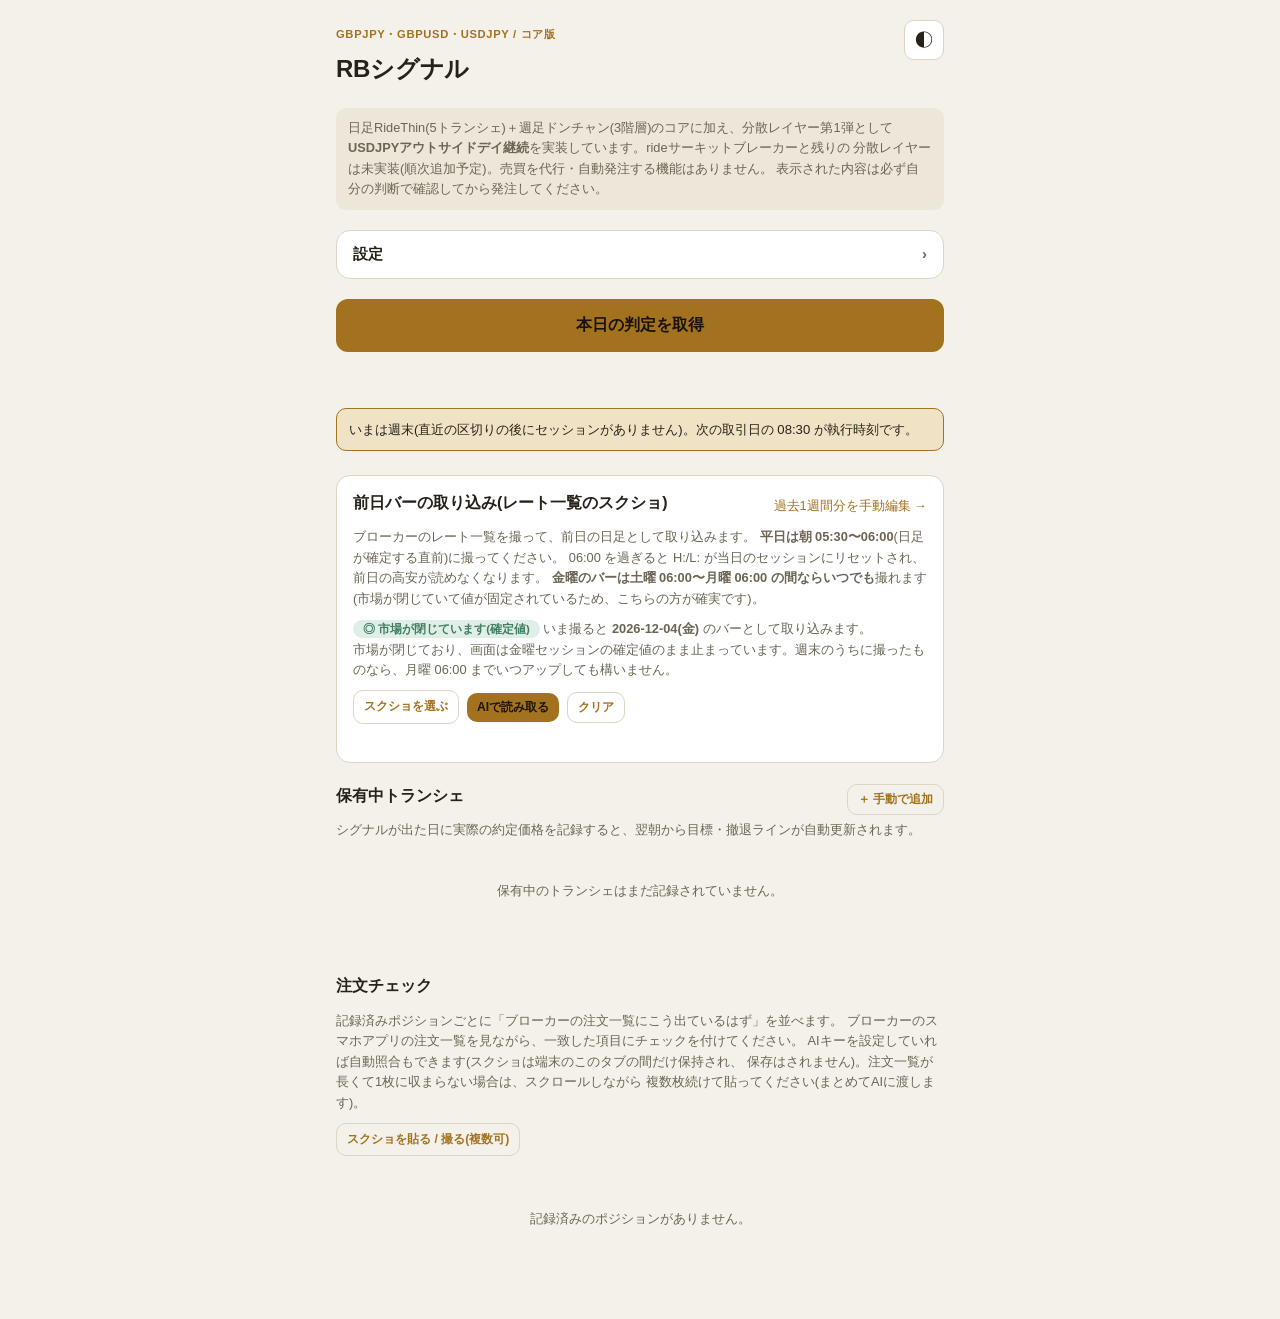
==== index.html @ 550e8456 "自動通知機能を廃止 Web Push → GitHub Actions → Cloudflare Worker + Discord と3度作り替えたが、 どれも構造的な問題を解決できなかった: 判定に" ====
<!doctype html>
<html lang="ja">
<head>
<meta charset="utf-8" />
<meta name="viewport" content="width=device-width, initial-scale=1, viewport-fit=cover" />
<meta name="theme-color" content="#14161b" />
<title>RBシグナル(コア版)</title>
<link rel="manifest" href="manifest.json" />
<link rel="icon" href="icons/icon-192.png" />
<link rel="apple-touch-icon" href="icons/icon-192.png" />
<link rel="stylesheet" href="style.css" />
</head>
<body>
  <div class="page">

    <header class="topbar">
      <div class="topbar-title">
        <span class="eyebrow">GBPJPY・GBPUSD・USDJPY / コア版</span>
        <h1>RBシグナル</h1>
      </div>
      <button id="themeToggle" class="icon-btn" aria-label="テーマ切替" type="button">◐</button>
    </header>

    <p class="disclaimer">
      日足RideThin(5トランシェ)＋週足ドンチャン(3階層)のコアに加え、分散レイヤー第1弾として
      <strong>USDJPYアウトサイドデイ継続</strong>を実装しています。rideサーキットブレーカーと残りの
      分散レイヤーは未実装(順次追加予定)。売買を代行・自動発注する機能はありません。
      表示された内容は必ず自分の判断で確認してから発注してください。
    </p>

    <section class="card settings-card">
      <button id="settingsToggle" class="settings-summary" type="button" aria-expanded="false">
        <span>設定</span>
        <span id="settingsChevron" class="chevron">&rsaquo;</span>
      </button>
      <div id="settingsBody" class="settings-body hidden">
        <label class="field">
          <span>Twelve Data APIキー</span>
          <input id="apiKey" type="text" placeholder="無料登録して取得したキーを貼り付け" autocomplete="off" />
        </label>
        <label class="field">
          <span>Anthropic APIキー(注文チェックのAI照合用・任意)</span>
          <input id="anthropicKey" type="password" placeholder="sk-ant-... (未入力ならAI照合は使えません)" autocomplete="off" />
        </label>
        <label class="field">
          <span>AI照合モデル</span>
          <select id="visionModel">
            <option value="claude-opus-5">Claude Opus 5(最精度・約3〜5円/回)</option>
            <option value="claude-sonnet-5">Claude Sonnet 5(中間・約2〜3円/回)</option>
            <option value="claude-haiku-4-5">Claude Haiku 4.5(安価・1円未満/回)</option>
          </select>
        </label>
        <p class="field-note">
          Anthropicキーはこの端末のブラウザにのみ保存され、照合時に画像とともに api.anthropic.com へ直接送られます
          (キーがブラウザに置かれるため、使い捨て or 低予算上限のキーを推奨)。スクショはAnthropicに送信されます。
        </p>
        <label class="field">
          <span>運用資金(円)</span>
          <input id="capitalJpy" type="number" inputmode="numeric" value="3000000" min="0" step="10000" />
        </label>
        <label class="field">
          <span>DD許容度(%)</span>
          <input id="ddPct" type="number" inputmode="numeric" value="20" min="1" max="90" step="1" />
        </label>
        <label class="field field-check">
          <input id="usdJpyAuto" type="checkbox" checked />
          <span>USD/JPYを前日終値から自動取得</span>
        </label>
        <label class="field">
          <span>USD/JPYレート</span>
          <input id="usdJpy" type="number" inputmode="decimal" value="150" min="1" step="0.5" />
        </label>
        <p id="usdJpyAutoNote" class="field-note"></p>
        <p class="field-note">
          数量は「年間利益÷最大DD比率」方式(教訓27)で計算し、1枚=10,000通貨換算で「枚」表示します。基準最大DD $3,369.33(コア単体の実データ)を、
          運用資金×DD許容度から逆算したUSD建てDD予算でスケーリングします。
        </p>
        <button id="saveSettings" class="btn btn-secondary" type="button">設定を保存</button>
        <span id="settingsSaved" class="saved-flag hidden">保存しました</span>
      </div>
    </section>

    <button id="fetchBtn" class="btn btn-primary btn-large" type="button">
      本日の判定を取得
    </button>
    <p id="fetchStatus" class="fetch-status"></p>
    <p id="preCloseWarn" class="preclose-warn hidden"></p>

    <section id="rateShotSection" class="card">
      <div class="section-head">
        <h2>前日バーの取り込み(レート一覧のスクショ)</h2>
        <a class="nav-link" href="./edit-bars.html">過去1週間分を手動編集 →</a>
      </div>
      <p class="section-note">
        ブローカーのレート一覧を撮って、前日の日足として取り込みます。
        <strong>平日は朝 05:30〜06:00</strong>(日足が確定する直前)に撮ってください。
        06:00 を過ぎると H:/L: が当日のセッションにリセットされ、前日の高安が読めなくなります。
        <strong>金曜のバーは土曜 06:00〜月曜 06:00 の間ならいつでも</strong>撮れます
        (市場が閉じていて値が固定されているため、こちらの方が確実です)。
      </p>
      <p id="rateShotWindow" class="section-note"></p>
      <div class="btn-row">
        <label class="btn btn-ghost btn-small" for="rateShotInput">スクショを選ぶ</label>
        <input id="rateShotInput" type="file" accept="image/*" hidden />
        <button id="rateShotRead" class="btn btn-primary btn-small" type="button" disabled>
          AIで読み取る
        </button>
        <button id="rateShotClear" class="btn btn-ghost btn-small" type="button">クリア</button>
      </div>
      <p id="rateShotStatus" class="fetch-status"></p>
      <img id="rateShotPreview" class="shot-preview hidden" alt="レート一覧のスクショ" />
      <div id="rateShotReview" class="hidden"></div>
    </section>

    <section id="signalsSection" class="hidden">
      <h2>本日の新規シグナル</h2>
      <details class="verify-help">
        <summary>🔍 このシグナルの判定根拠を自分の目で検算する方法</summary>
        <div class="verify-help-body">
          <p>各シグナルの「判定根拠」に出ている前々日・前日の高値・安値は、<strong>EAが実際に使っているFT5基準の日足</strong>
            (1日の区切りが日本時間の朝9:00)です。ブローカーの日足チャート(区切りが日本時間の午前0時)とは
            基準時刻が最大9時間ズレるため、単純に見比べると数十pips程度の差が出ることがあります。これは異常ではありません。</p>
          <p><strong>①ざっくりチェック(毎朝これで十分)</strong>: 判定根拠に出ている日付を、ご自身のブローカーの
            日足チャートで見て、桁・大まかな水準が合っているか確認してください。ペア取り違え・古いデータ・
            明らかにおかしい値(例: 数百pips以上のズレ)を検出するのが目的です。</p>
          <p><strong>②精密チェック(僅差の判定で気になる時だけ)</strong>: ブローカーの1時間足チャートで、
            対象日の<strong>朝9:00から翌朝9:00まで</strong>の24本を見て、始値=最初の足の始値・高値=区間内の最高値・
            安値=区間内の最安値・終値=最後の足の終値、として自分で日足を組み立て、判定根拠の値と比べてください。
            数〜10pips程度のズレはデータ提供元の違いによる正常な範囲です。</p>
          <p class="section-note">月曜・火曜のシグナルは、この朝9:00の区切りの都合で前日/前々日が
            「市場再開直後の薄商いバー」になり、ブローカーのチャートに同じ足が存在しないことがあります。
            その場合の扱いは各シグナルの注記を参照してください。</p>
        </div>
      </details>
      <div id="signalCards" class="stack"></div>
    </section>

    <section id="positionsSection">
      <div class="section-head">
        <h2>保有中トランシェ</h2>
        <button id="addPositionBtn" class="btn btn-ghost btn-small" type="button">＋ 手動で追加</button>
      </div>
      <p class="section-note">シグナルが出た日に実際の約定価格を記録すると、翌朝から目標・撤退ラインが自動更新されます。</p>
      <div id="positionCards" class="stack"></div>
      <p id="noPositions" class="empty-note">保有中のトランシェはまだ記録されていません。</p>
    </section>

    <section id="orderCheckSection">
      <div class="section-head">
        <h2>注文チェック</h2>
        <span id="orderCheckSummary" class="section-note"></span>
      </div>
      <p class="section-note">
        記録済みポジションごとに「ブローカーの注文一覧にこう出ているはず」を並べます。
        ブローカーのスマホアプリの注文一覧を見ながら、一致した項目にチェックを付けてください。
        AIキーを設定していれば自動照合もできます(スクショは端末のこのタブの間だけ保持され、
        保存はされません)。注文一覧が長くて1枚に収まらない場合は、スクロールしながら
        複数枚続けて貼ってください(まとめてAIに渡します)。
      </p>
      <div class="order-shot">
        <label class="btn btn-ghost btn-small" for="orderShotInput">スクショを貼る / 撮る(複数可)</label>
        <input id="orderShotInput" type="file" accept="image/*" multiple hidden />
        <button id="orderShotClear" class="btn btn-ghost btn-small hidden" type="button">スクショを全部消す</button>
        <button id="ocAiBtn" class="btn btn-secondary btn-small hidden" type="button">AIで自動照合</button>
        <div id="orderShotPreviewList" class="order-shot-list"></div>
      </div>
      <p id="ocAiStatus" class="field-note"></p>
      <div id="orderCheckCards" class="stack"></div>
      <p id="noOrderCheck" class="empty-note">記録済みのポジションがありません。</p>
    </section>

  </div>

  <div id="entryModal" class="modal hidden">
    <div class="modal-box">
      <h3 id="entryModalTitle">エントリーを記録</h3>
      <label class="field">
        <span>実際の約定価格</span>
        <input id="entryPriceInput" type="number" inputmode="decimal" step="any" />
      </label>
      <div class="modal-actions">
        <button id="entryModalCancel" class="btn btn-ghost" type="button">キャンセル</button>
        <button id="entryModalConfirm" class="btn btn-primary" type="button">記録する</button>
      </div>
    </div>
  </div>

  <script src="signal-core.js"></script>
  <script src="app.js"></script>
</body>
</html>
---- style.css ----
:root {
  --bg: #f3f1ea;
  --surface: #ffffff;
  --surface-2: #ece7d9;
  --border: #ddd5c1;
  --text: #26221a;
  --text-dim: #6c6555;
  --accent: #a3721f;
  --accent-soft: #f0e2c4;
  --positive: #3f7d5e;
  --positive-soft: #dfeee6;
  --negative: #a8493a;
  --negative-soft: #f5e2de;
  --neutral: #7a7566;
  --neutral-soft: #ece7da;
  --mono: ui-monospace, "SF Mono", "Cascadia Mono", "Menlo", monospace;
  --sans: -apple-system, "Hiragino Sans", "Hiragino Kaku Gothic ProN", "Yu Gothic UI", "Noto Sans JP", "Segoe UI", sans-serif;
}

:root[data-theme="dark"] {
  --bg: #15171d;
  --surface: #1c1f26;
  --surface-2: #23262f;
  --border: #2d313c;
  --text: #eae6db;
  --text-dim: #9b9c9e;
  --accent: #dcae60;
  --accent-soft: #3a301c;
  --positive: #7cbb9a;
  --positive-soft: #1c2e26;
  --negative: #dd8f7c;
  --negative-soft: #33221f;
  --neutral: #9b9c9e;
  --neutral-soft: #23262f;
}

@media (prefers-color-scheme: dark) {
  :root:not([data-theme="light"]) {
    --bg: #15171d;
    --surface: #1c1f26;
    --surface-2: #23262f;
    --border: #2d313c;
    --text: #eae6db;
    --text-dim: #9b9c9e;
    --accent: #dcae60;
    --accent-soft: #3a301c;
    --positive: #7cbb9a;
    --positive-soft: #1c2e26;
    --negative: #dd8f7c;
    --negative-soft: #33221f;
    --neutral: #9b9c9e;
    --neutral-soft: #23262f;
  }
}

* { box-sizing: border-box; }

body {
  margin: 0;
  background: var(--bg);
  color: var(--text);
  font-family: var(--sans);
  line-height: 1.6;
  -webkit-font-smoothing: antialiased;
}

.page {
  max-width: 640px;
  margin: 0 auto;
  padding: 20px 16px 60px;
  display: flex;
  flex-direction: column;
  gap: 20px;
}

.topbar {
  display: flex;
  align-items: flex-start;
  justify-content: space-between;
  gap: 12px;
}

.eyebrow {
  font-size: 0.7rem;
  letter-spacing: 0.06em;
  text-transform: uppercase;
  color: var(--accent);
  font-weight: 700;
}

h1 {
  font-size: 1.5rem;
  margin: 4px 0 0;
  letter-spacing: -0.01em;
}

h2 {
  font-size: 1rem;
  margin: 0 0 8px;
}

.icon-btn {
  background: var(--surface);
  border: 1px solid var(--border);
  color: var(--text);
  border-radius: 10px;
  width: 40px;
  height: 40px;
  font-size: 1.1rem;
  cursor: pointer;
  flex-shrink: 0;
}

.disclaimer {
  font-size: 0.8rem;
  color: var(--text-dim);
  background: var(--surface-2);
  border-radius: 10px;
  padding: 10px 12px;
  margin: 0;
}

.card {
  background: var(--surface);
  border: 1px solid var(--border);
  border-radius: 14px;
  padding: 14px 16px;
}

.settings-card { padding: 0; overflow: hidden; }

.settings-summary {
  width: 100%;
  background: none;
  border: none;
  color: var(--text);
  font-weight: 700;
  font-size: 0.92rem;
  padding: 14px 16px;
  display: flex;
  justify-content: space-between;
  align-items: center;
  cursor: pointer;
}

.chevron { transition: transform 0.15s ease; color: var(--text-dim); }
.chevron.open { transform: rotate(90deg); }

.settings-body {
  padding: 0 16px 16px;
  display: flex;
  flex-direction: column;
  gap: 12px;
}

.settings-body.hidden, .hidden { display: none !important; }

.field {
  display: flex;
  flex-direction: column;
  gap: 4px;
  font-size: 0.82rem;
  color: var(--text-dim);
}

.field input {
  font-family: var(--mono);
  font-size: 0.95rem;
  color: var(--text);
  background: var(--surface-2);
  border: 1px solid var(--border);
  border-radius: 8px;
  padding: 9px 10px;
}

.field input:disabled {
  opacity: 0.6;
  cursor: not-allowed;
}

.field-check {
  flex-direction: row;
  align-items: center;
  gap: 8px;
}

.field-check input {
  width: auto;
  flex: none;
  padding: 0;
}

.field-note {
  font-size: 0.76rem;
  color: var(--text-dim);
  margin: 0;
}

.btn {
  border: none;
  border-radius: 10px;
  padding: 10px 16px;
  font-size: 0.88rem;
  font-weight: 700;
  cursor: pointer;
  font-family: var(--sans);
}

.btn-primary { background: var(--accent); color: #1a1408; }
:root[data-theme="dark"] .btn-primary { color: #1a1408; }
.btn-secondary { background: var(--surface-2); color: var(--text); border: 1px solid var(--border); }
.btn-ghost { background: none; color: var(--accent); border: 1px solid var(--border); }
.btn-large { width: 100%; padding: 16px; font-size: 1rem; border-radius: 12px; }
.btn-small { padding: 6px 10px; font-size: 0.76rem; }

.saved-flag {
  font-size: 0.78rem;
  color: var(--positive);
  font-weight: 700;
}

.fetch-status {
  font-size: 0.82rem;
  color: var(--text-dim);
  text-align: center;
  margin: 0;
  min-height: 1.2em;
}

.fetch-status.error { color: var(--negative); }

/* スクショ取り込みで一部/全部のペアが保存できなかった時の警告
   (2026-09-18、教訓100: 従来はsection-note[小さいグレー文字]だけで
   目立たず見落とされたため、赤背景の帯で強調する) */
.section-note.shot-warn {
  color: var(--negative);
  background: var(--negative-soft);
  font-weight: 700;
  font-size: 0.85rem;
  padding: 8px 10px;
  border-radius: 8px;
}

.stack {
  display: flex;
  flex-direction: column;
  gap: 10px;
}

.section-head {
  display: flex;
  align-items: center;
  justify-content: space-between;
  gap: 8px;
  margin-bottom: 4px;
}

.section-note {
  font-size: 0.8rem;
  color: var(--text-dim);
  margin: 0 0 10px;
}

.preclose-warn {
  font-size: 0.82rem;
  line-height: 1.6;
  color: var(--text);
  background: var(--accent-soft);
  border: 1px solid var(--accent);
  border-radius: 10px;
  padding: 10px 12px;
  margin: 0 0 4px;
}

.verify-help {
  background: var(--surface);
  border: 1px solid var(--border);
  border-radius: 14px;
  padding: 10px 14px;
  margin-bottom: 12px;
}

.verify-help summary {
  cursor: pointer;
  font-weight: 700;
  font-size: 0.86rem;
  color: var(--text);
  list-style: revert;
}

.verify-help-body {
  margin-top: 8px;
  padding-top: 8px;
  border-top: 1px solid var(--border);
}

.verify-help-body p {
  font-size: 0.82rem;
  color: var(--text-dim);
  margin: 0 0 8px;
  line-height: 1.5;
}

.verify-help-body p:last-child {
  margin-bottom: 0;
}

.empty-note {
  font-size: 0.84rem;
  color: var(--text-dim);
  text-align: center;
  padding: 16px;
}

/* --- シグナル/ポジションカード --- */
.pair-card {
  background: var(--surface);
  border: 1px solid var(--border);
  border-radius: 14px;
  padding: 14px 16px;
}

.pair-head {
  display: flex;
  align-items: center;
  justify-content: space-between;
  gap: 8px;
}

.pair-name {
  font-family: var(--mono);
  font-weight: 700;
  font-size: 1rem;
}

.badge {
  font-size: 0.72rem;
  font-weight: 700;
  padding: 3px 10px;
  border-radius: 999px;
  white-space: nowrap;
}

.badge.long { background: var(--positive-soft); color: var(--positive); }
.badge.short { background: var(--negative-soft); color: var(--negative); }
.badge.none { background: var(--neutral-soft); color: var(--neutral); }
.badge.warn { background: var(--accent-soft); color: var(--accent); }
.badge.ok { background: var(--positive-soft); color: var(--positive); }

/* --- 注文チェック --- */
#orderCheckSection { margin-top: 22px; }
#orderCheckCards .pair-head { flex-wrap: wrap; justify-content: flex-start; }

.order-shot {
  display: flex;
  flex-wrap: wrap;
  align-items: center;
  gap: 8px;
  margin-bottom: 10px;
}
#rateShotPreview {
  display: block;
  width: 100%;
  max-height: 60vh;
  object-fit: contain;
  border: 1px solid var(--border);
  border-radius: 10px;
  margin-top: 4px;
}
.order-shot-list {
  display: flex;
  flex-wrap: wrap;
  gap: 8px;
  width: 100%;
  margin-top: 4px;
}
.order-shot-item {
  position: relative;
  width: 110px;
}
.order-shot-item img {
  display: block;
  width: 100%;
  height: 140px;
  object-fit: cover;
  object-position: top;
  border: 1px solid var(--border);
  border-radius: 8px;
}
.order-shot-item .order-shot-remove {
  position: absolute;
  top: 2px;
  right: 2px;
  border: none;
  border-radius: 50%;
  width: 22px;
  height: 22px;
  line-height: 22px;
  text-align: center;
  background: rgba(0, 0, 0, 0.65);
  color: #fff;
  font-size: 14px;
  cursor: pointer;
}
.order-shot-item .order-shot-index {
  position: absolute;
  bottom: 2px;
  left: 2px;
  background: rgba(0, 0, 0, 0.65);
  color: #fff;
  font-size: 11px;
  padding: 1px 5px;
  border-radius: 4px;
}

.ordercheck-list {
  list-style: none;
  margin: 8px 0 4px;
  padding: 0;
  display: flex;
  flex-direction: column;
  gap: 2px;
}
.oc-item {
  font-size: 0.82rem;
  line-height: 1.5;
  padding: 6px 0;
  border-bottom: 1px solid var(--border);
}
.oc-item:last-child { border-bottom: none; }
.oc-item label {
  display: flex;
  align-items: flex-start;
  gap: 9px;
  cursor: pointer;
}
.oc-item input[type="checkbox"] {
  margin-top: 2px;
  flex: none;
  width: 18px;
  height: 18px;
}
.oc-item.oc-skip {
  color: var(--text-dim);
  padding-left: 27px;
}

.oc-verdict {
  display: inline-block;
  font-size: 0.68rem;
  font-weight: 700;
  padding: 1px 6px;
  border-radius: 999px;
  white-space: nowrap;
  vertical-align: middle;
}
.v-match { background: var(--positive-soft); color: var(--positive); }
.v-mismatch { background: var(--negative-soft); color: var(--negative); }
.v-nf { background: var(--accent-soft); color: var(--accent); }
.v-unclear { background: var(--neutral-soft); color: var(--neutral); }

.oc-ai-detail {
  font-size: 0.74rem;
  color: var(--text-dim);
  padding-left: 27px;
  margin-top: 2px;
}
.oc-ai-meta { border-color: var(--accent); }

.field select {
  font-family: inherit;
  font-size: 0.95rem;
  color: var(--text);
  background: var(--surface-2);
  border: 1px solid var(--border);
  border-radius: 8px;
  padding: 9px 10px;
}

.pair-meta {
  font-family: var(--mono);
  font-variant-numeric: tabular-nums;
  font-size: 0.78rem;
  color: var(--text-dim);
  margin-top: 4px;
}

.tablewrap { overflow-x: auto; }

.tranche-table {
  width: 100%;
  border-collapse: collapse;
  margin-top: 10px;
  font-size: 0.82rem;
}

.tranche-table th, .tranche-table td {
  padding: 6px 4px;
  text-align: right;
  border-bottom: 1px solid var(--border);
}

.tranche-table th:first-child, .tranche-table td:first-child {
  text-align: left;
}

.tranche-table th {
  color: var(--text-dim);
  font-size: 0.68rem;
  text-transform: uppercase;
  font-weight: 700;
}

.tranche-table td {
  font-family: var(--mono);
  font-variant-numeric: tabular-nums;
}

.tranche-table tr:last-child td { border-bottom: none; }

.tranche-table .closed { opacity: 0.4; text-decoration: line-through; }

.exit-flag {
  color: var(--negative);
  font-weight: 700;
  font-size: 0.74rem;
}

.pair-actions {
  display: flex;
  gap: 8px;
  margin-top: 10px;
  flex-wrap: wrap;
}

.close-check {
  display: flex;
  align-items: center;
  gap: 4px;
}

/* --- モーダル --- */
.modal {
  position: fixed;
  inset: 0;
  background: rgba(0, 0, 0, 0.5);
  display: flex;
  align-items: flex-end;
  justify-content: center;
  z-index: 50;
}

.modal-box {
  background: var(--surface);
  border-radius: 16px 16px 0 0;
  padding: 20px 18px 24px;
  width: 100%;
  max-width: 640px;
  display: flex;
  flex-direction: column;
  gap: 12px;
}

.modal-box h3 { margin: 0; font-size: 1rem; }

.modal-actions {
  display: flex;
  gap: 10px;
  justify-content: flex-end;
  margin-top: 6px;
}

.btn-row { display: flex; flex-wrap: wrap; gap: 8px; align-items: center; margin: 8px 0; }

/* --- 過去1週間分の手動編集ページ(edit-bars.html) --- */
.nav-link {
  font-size: 0.8rem;
  color: var(--accent);
  text-decoration: none;
}
.nav-link:hover { text-decoration: underline; }

.bar-edit-table {
  width: 100%;
  min-width: 560px;
  border-collapse: collapse;
  margin-top: 10px;
  font-size: 0.78rem;
}
.bar-edit-table th, .bar-edit-table td {
  padding: 5px 3px;
  text-align: center;
  border-bottom: 1px solid var(--border);
}
.bar-edit-table th {
  color: var(--text-dim);
  font-size: 0.66rem;
  text-transform: uppercase;
  font-weight: 700;
}
.bar-edit-table td:first-child, .bar-edit-table th:first-child { text-align: left; }
.bar-edit-table input {
  width: 100%;
  min-width: 64px;
  font-family: var(--mono);
  font-variant-numeric: tabular-nums;
  font-size: 0.8rem;
  color: var(--text);
  background: var(--surface-2);
  border: 1px solid var(--border);
  border-radius: 6px;
  padding: 5px 4px;
  text-align: right;
}
.bar-edit-table input:disabled {
  opacity: 0.55;
  background: transparent;
}
.bar-edit-row.changed input {
  border-color: var(--accent);
  background: var(--accent-soft);
}
.bar-edit-row.missing td { color: var(--text-dim); }
.bar-edit-date {
  font-family: var(--mono);
  font-variant-numeric: tabular-nums;
  white-space: nowrap;
}
.bar-edit-src {
  font-size: 0.66rem;
  white-space: nowrap;
}
.bar-edit-reset {
  background: none;
  border: none;
  color: var(--text-dim);
  font-size: 0.7rem;
  text-decoration: underline;
  cursor: pointer;
  padding: 2px;
}
.bar-edit-reset:disabled { visibility: hidden; }
.pair-edit-status {
  font-size: 0.76rem;
  color: var(--text-dim);
  margin-top: 8px;
  min-height: 1em;
}
.pair-edit-status.error { color: var(--negative); }
.pair-edit-status.ok { color: var(--positive); }

/* 執行タイミングのバナー(2026-09-22) */
.preclose-warn.ready {
  color: var(--text);
  background: var(--positive-soft);
  border-color: var(--positive);
}
.preclose-warn.late {
  color: var(--text);
  background: var(--negative-soft);
  border-color: var(--negative);
}
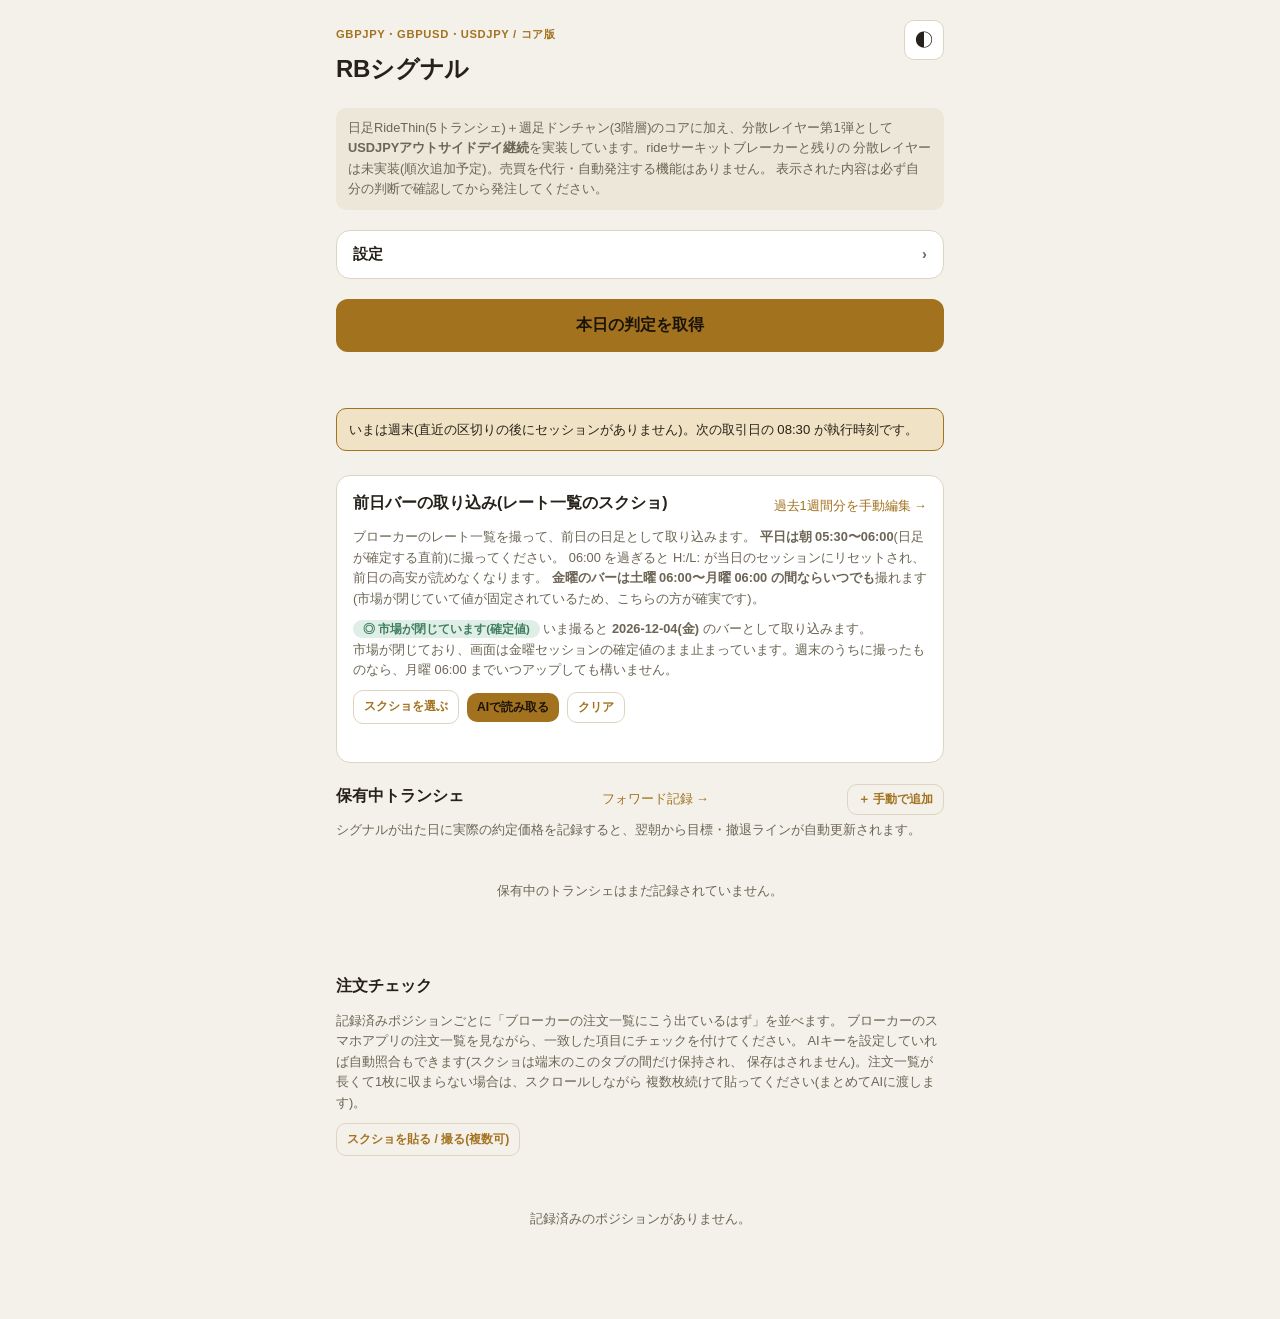
==== commit 36e3a9a0: "フォワード記録ページを追加 - 決済チェック時に決済価格を入力(空欄可、あとで forward.html で入力可) - 記録ボタンが出たシグナルを端末に記録(判定に使った足単位で重複排除) - 建玉" ====
--- a/index.html
+++ b/index.html
@@ -117,19 +117,24 @@
       <details class="verify-help">
         <summary>🔍 このシグナルの判定根拠を自分の目で検算する方法</summary>
         <div class="verify-help-body">
-          <p>各シグナルの「判定根拠」に出ている前々日・前日の高値・安値は、<strong>EAが実際に使っているFT5基準の日足</strong>
-            (1日の区切りが日本時間の朝9:00)です。ブローカーの日足チャート(区切りが日本時間の午前0時)とは
-            基準時刻が最大9時間ズレるため、単純に見比べると数十pips程度の差が出ることがあります。これは異常ではありません。</p>
-          <p><strong>①ざっくりチェック(毎朝これで十分)</strong>: 判定根拠に出ている日付を、ご自身のブローカーの
-            日足チャートで見て、桁・大まかな水準が合っているか確認してください。ペア取り違え・古いデータ・
-            明らかにおかしい値(例: 数百pips以上のズレ)を検出するのが目的です。</p>
-          <p><strong>②精密チェック(僅差の判定で気になる時だけ)</strong>: ブローカーの1時間足チャートで、
-            対象日の<strong>朝9:00から翌朝9:00まで</strong>の24本を見て、始値=最初の足の始値・高値=区間内の最高値・
-            安値=区間内の最安値・終値=最後の足の終値、として自分で日足を組み立て、判定根拠の値と比べてください。
-            数〜10pips程度のズレはデータ提供元の違いによる正常な範囲です。</p>
-          <p class="section-note">月曜・火曜のシグナルは、この朝9:00の区切りの都合で前日/前々日が
-            「市場再開直後の薄商いバー」になり、ブローカーのチャートに同じ足が存在しないことがあります。
-            その場合の扱いは各シグナルの注記を参照してください。</p>
+          <p>判定根拠に出ている日足は、<strong>ブローカーの日足チャートと同じ区切り</strong>です。
+            1本の日足は、表示の日付の<strong>朝6:00(冬は朝7:00)から翌朝6:00(冬7:00)まで</strong>を指します
+            (ニューヨーク17:00区切り)。例えば「09/19(金)」の足は、9/19 朝6:00〜9/20 朝6:00 の値動きです。
+            土日の足はなく、月曜の足には週明けの立ち上がりも含まれます。
+            なので、ブローカーの日足チャートで同じ日付の足をそのまま見比べれば検算できます。</p>
+          <p><strong>①ざっくりチェック(毎朝これで十分)</strong>: 判定根拠の日付の足を、ご自身のブローカーの
+            日足チャートで開き、高値・安値が数pipsの範囲で合っているか確認してください。
+            日付が1日ずれて見える・ペアを取り違えている・明らかに古い値、といった異常を見つけるのが目的です。</p>
+          <p><strong>②どの値が判定に効いているか</strong>:
+            コアの日足は主に<strong>高値・安値</strong>で判定します(前の足の高値/安値を更新したか。両方とも更新した日だけ、陽線か陰線かで向きを決めます)。
+            アウトサイドデイ・ストリーク・ピンバーなどの衛星は<strong>始値・終値</strong>(陽線/陰線、ヒゲの長さ)も使います。
+            僅差の判定で気になる時は、その値だけ見比べてください。</p>
+          <p><strong>③ズレていた時</strong>: 数pips程度の差は、データの出どころ(ブローカー・FT5・Twelve Data)の違いによる
+            正常な範囲です。<strong>月曜の始値</strong>だけは週末明けで出どころによって数十pips違うことがありますが、
+            異常ではありません。はっきり違う値が入っていたら、「過去1週間分を手動編集」ページでブローカーの値に直してから、
+            「本日の判定を取得」を押し直してください(手動で直した値が最優先で使われます)。</p>
+          <p class="section-note">判定に使う2日の間の営業日が欠けている場合は、カード内に赤字で警告が出ます。
+            その時は抜けている日をスクショ取り込みか手動編集で埋めてください。</p>
         </div>
       </details>
       <div id="signalCards" class="stack"></div>
@@ -138,6 +143,7 @@
     <section id="positionsSection">
       <div class="section-head">
         <h2>保有中トランシェ</h2>
+        <a class="nav-link" href="./forward.html">フォワード記録 →</a>
         <button id="addPositionBtn" class="btn btn-ghost btn-small" type="button">＋ 手動で追加</button>
       </div>
       <p class="section-note">シグナルが出た日に実際の約定価格を記録すると、翌朝から目標・撤退ラインが自動更新されます。</p>
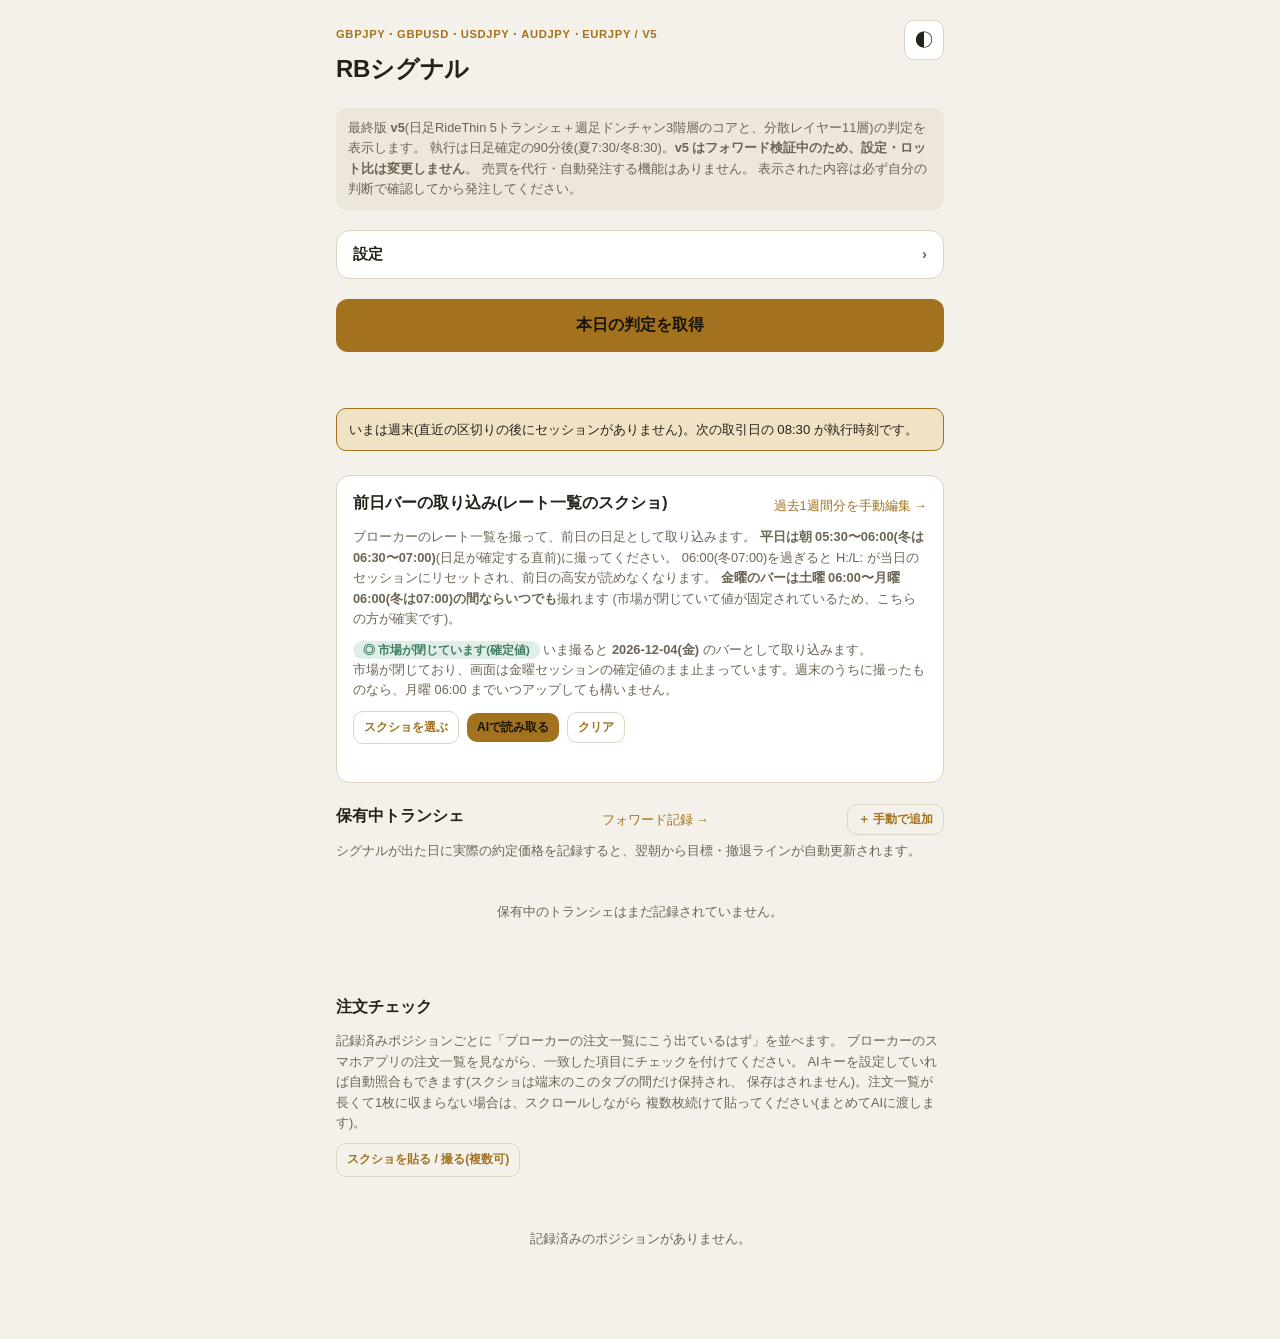
==== commit 18cbf1e6: "古い記載をv5の内容に更新(説明文・EA名・執行時刻・README) Co-Authored-By: Claude Opus 5.5 <noreply@anthropic.com>" ====
--- a/index.html
+++ b/index.html
@@ -4,7 +4,7 @@
 <meta charset="utf-8" />
 <meta name="viewport" content="width=device-width, initial-scale=1, viewport-fit=cover" />
 <meta name="theme-color" content="#14161b" />
-<title>RBシグナル(コア版)</title>
+<title>RBシグナル(v5)</title>
 <link rel="manifest" href="manifest.json" />
 <link rel="icon" href="icons/icon-192.png" />
 <link rel="apple-touch-icon" href="icons/icon-192.png" />
@@ -15,16 +15,16 @@
 
     <header class="topbar">
       <div class="topbar-title">
-        <span class="eyebrow">GBPJPY・GBPUSD・USDJPY / コア版</span>
+        <span class="eyebrow">GBPJPY・GBPUSD・USDJPY・AUDJPY・EURJPY / v5</span>
         <h1>RBシグナル</h1>
       </div>
       <button id="themeToggle" class="icon-btn" aria-label="テーマ切替" type="button">◐</button>
     </header>
 
     <p class="disclaimer">
-      日足RideThin(5トランシェ)＋週足ドンチャン(3階層)のコアに加え、分散レイヤー第1弾として
-      <strong>USDJPYアウトサイドデイ継続</strong>を実装しています。rideサーキットブレーカーと残りの
-      分散レイヤーは未実装(順次追加予定)。売買を代行・自動発注する機能はありません。
+      最終版 <strong>v5</strong>(日足RideThin 5トランシェ＋週足ドンチャン3階層のコアと、分散レイヤー11層)の判定を表示します。
+      執行は日足確定の90分後(夏7:30/冬8:30)。<strong>v5 はフォワード検証中のため、設定・ロット比は変更しません</strong>。
+      売買を代行・自動発注する機能はありません。
       表示された内容は必ず自分の判断で確認してから発注してください。
     </p>
 
@@ -59,8 +59,8 @@
           <input id="capitalJpy" type="number" inputmode="numeric" value="3000000" min="0" step="10000" />
         </label>
         <label class="field">
-          <span>DD許容度(%)</span>
-          <input id="ddPct" type="number" inputmode="numeric" value="20" min="1" max="90" step="1" />
+          <span>DD許容度(%)— 確定損益ベース。含み損込みではこの約1.7倍まで沈み得る</span>
+          <input id="ddPct" type="number" inputmode="numeric" value="12" min="1" max="90" step="1" />
         </label>
         <label class="field field-check">
           <input id="usdJpyAuto" type="checkbox" checked />
@@ -72,8 +72,9 @@
         </label>
         <p id="usdJpyAutoNote" class="field-note"></p>
         <p class="field-note">
-          数量は「年間利益÷最大DD比率」方式(教訓27)で計算し、1枚=10,000通貨換算で「枚」表示します。基準最大DD $3,369.33(コア単体の実データ)を、
-          運用資金×DD許容度から逆算したUSD建てDD予算でスケーリングします。
+          数量は、v5 のバックテストの最大DD(確定損益ベース 3,024 USD、実測スプレッド後)が「運用資金×DD許容度」に
+          収まるように全層一律で縮尺します(1枚=10,000通貨)。<b>含み損込みの最大DDはその約1.68倍</b>(2008年)なので、
+          口座の評価額で20%まで許容するなら 12% 前後に設定します(20 ÷ 1.68)。全層一律の縮尺なので、フォワード検証の凍結ルールには反しません。
         </p>
         <button id="saveSettings" class="btn btn-secondary" type="button">設定を保存</button>
         <span id="settingsSaved" class="saved-flag hidden">保存しました</span>
@@ -93,9 +94,9 @@
       </div>
       <p class="section-note">
         ブローカーのレート一覧を撮って、前日の日足として取り込みます。
-        <strong>平日は朝 05:30〜06:00</strong>(日足が確定する直前)に撮ってください。
-        06:00 を過ぎると H:/L: が当日のセッションにリセットされ、前日の高安が読めなくなります。
-        <strong>金曜のバーは土曜 06:00〜月曜 06:00 の間ならいつでも</strong>撮れます
+        <strong>平日は朝 05:30〜06:00(冬は 06:30〜07:00)</strong>(日足が確定する直前)に撮ってください。
+        06:00(冬07:00)を過ぎると H:/L: が当日のセッションにリセットされ、前日の高安が読めなくなります。
+        <strong>金曜のバーは土曜 06:00〜月曜 06:00(冬は07:00)の間ならいつでも</strong>撮れます
         (市場が閉じていて値が固定されているため、こちらの方が確実です)。
       </p>
       <p id="rateShotWindow" class="section-note"></p>
--- a/style.css
+++ b/style.css
@@ -6,6 +6,7 @@
   --text: #26221a;
   --text-dim: #6c6555;
   --accent: #a3721f;
+  --layer-name: #1a78a6;
   --accent-soft: #f0e2c4;
   --positive: #3f7d5e;
   --positive-soft: #dfeee6;
@@ -25,6 +26,7 @@
   --text: #eae6db;
   --text-dim: #9b9c9e;
   --accent: #dcae60;
+  --layer-name: #3aa6d6;
   --accent-soft: #3a301c;
   --positive: #7cbb9a;
   --positive-soft: #1c2e26;
@@ -43,6 +45,7 @@
     --text: #eae6db;
     --text-dim: #9b9c9e;
     --accent: #dcae60;
+  --layer-name: #3aa6d6;
     --accent-soft: #3a301c;
     --positive: #7cbb9a;
     --positive-soft: #1c2e26;
@@ -660,3 +663,15 @@
   background: var(--negative-soft);
   border-color: var(--negative);
 }
+
+/* 分散レイヤー: レイヤーごとに罫線で区切り、名前を見出しにする(2026-09-26) */
+.sat-block { border-top: 1px solid var(--border); padding-top: 12px; margin-top: 12px; }
+.card h2 + .sat-block { border-top: none; padding-top: 0; margin-top: 4px; }
+.sat-head { display: flex; flex-wrap: wrap; align-items: baseline; gap: 4px 10px; margin-bottom: 4px; }
+.sat-name { font-family: var(--mono); font-size: 0.72rem; font-weight: 700; color: var(--layer-name); }
+.sat-title { font-size: 0.85rem; color: var(--text-dim); }
+
+/* フォワード記録: 執行時スプレッドの入力欄(2026-09-26) */
+.spread-form { display: flex; flex-wrap: wrap; gap: 8px 14px; margin: 6px 0 8px; }
+.spread-form label { display: flex; align-items: center; gap: 6px; font-size: 0.82rem; color: var(--text-dim); }
+.spread-form input { font: inherit; color: var(--text); background: var(--surface); border: 1px solid var(--border); border-radius: 6px; padding: 4px 6px; }
